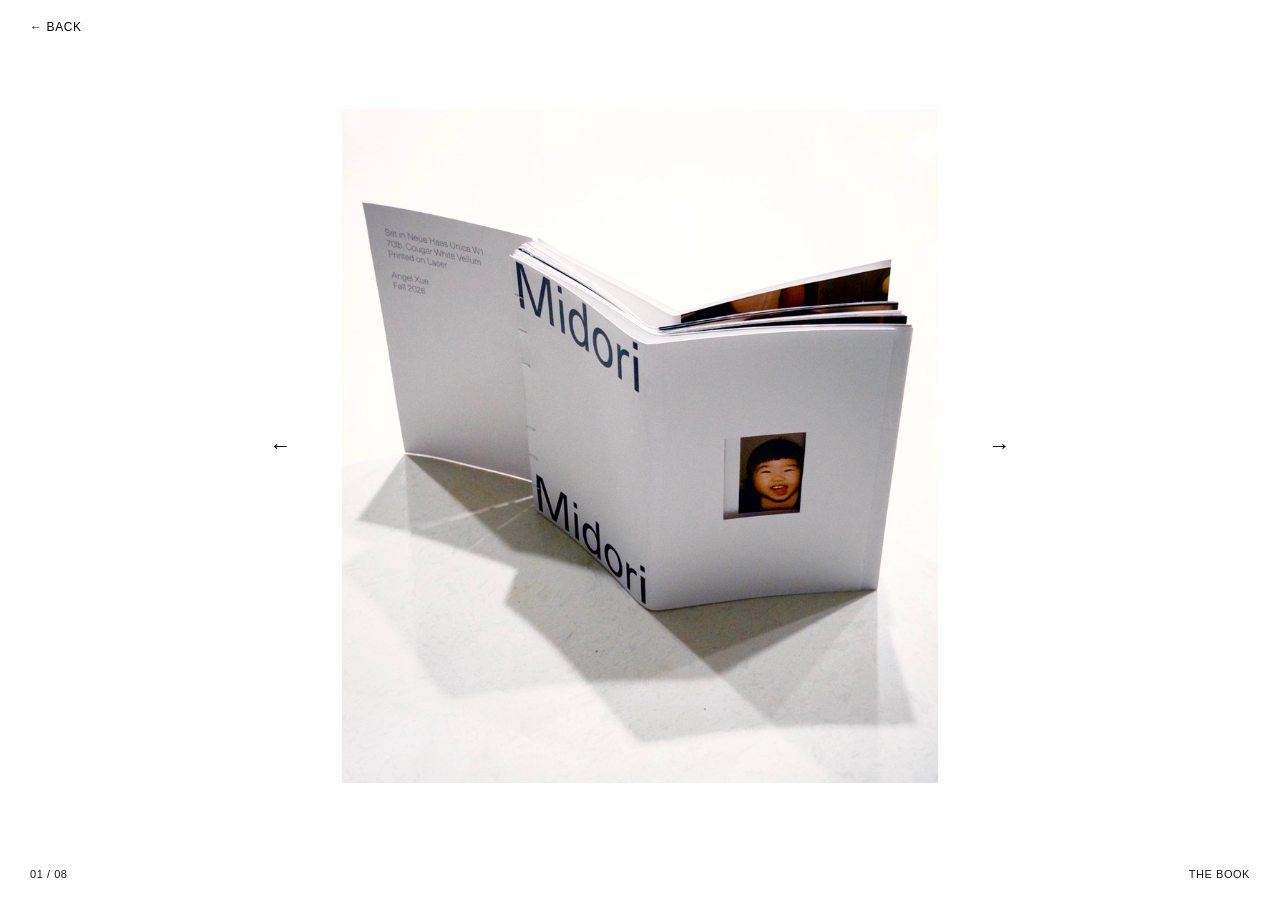
==== about.html @ 02341236 "about book" ====
<!DOCTYPE html>
<html lang="en">

<head>
  <meta charset="UTF-8">

  <meta
    name="viewport"
    content="width=device-width, initial-scale=1.0"
  >

  <title>About the Book</title>

  <link
    rel="stylesheet"
    href="style.css"
  >
</head>


<body class="about-body">

  <main class="book-slideshow">


    <!-- BACK -->

    <a
      href="index.html"
      class="back-button"
    >
      ← BACK
    </a>



    <!-- SLIDESHOW -->

    <div class="slideshow-container">


      <button
        class="slide-arrow"
        id="prev"
        type="button"
      >
        ←
      </button>



      <div class="slide-image-container">

        <img
          id="book-slide"
          src="images/book-01.jpeg"
          alt="Photograph of the physical book"
        >

      </div>



      <button
        class="slide-arrow"
        id="next"
        type="button"
      >
        →
      </button>


    </div>



    <!-- BOTTOM INFO -->

    <div class="slide-info">

      <span id="slide-number">
        01 / 08
      </span>

      <span>
        THE BOOK
      </span>

    </div>


  </main>



  <script>

    // ======================================
    // BOOK IMAGES
    // ======================================

    const bookImages = [

      "images/book-01.jpeg",
      "images/book-02.jpeg",
      "images/book-03.jpeg",
      "images/book-04.jpeg",
      "images/book-05.jpeg",
      "images/book-06.jpeg",
      "images/book-07.jpeg",
      "images/book-08.jpeg"

    ];



    // ======================================
    // ELEMENTS
    // ======================================

    const slideImage =
      document.getElementById(
        "book-slide"
      );


    const slideNumber =
      document.getElementById(
        "slide-number"
      );


    const nextButton =
      document.getElementById(
        "next"
      );


    const prevButton =
      document.getElementById(
        "prev"
      );



    // ======================================
    // CURRENT SLIDE
    // ======================================

    let currentSlide = 0;



    // ======================================
    // UPDATE SLIDE
    // ======================================

    function updateSlide() {

      slideImage.src =
        bookImages[currentSlide];


      slideNumber.textContent =
        String(
          currentSlide + 1
        ).padStart(2, "0")
        +
        " / "
        +
        String(
          bookImages.length
        ).padStart(2, "0");

    }



    // ======================================
    // NEXT
    // ======================================

    nextButton.addEventListener(
      "click",
      () => {

        currentSlide++;


        if (
          currentSlide >=
          bookImages.length
        ) {

          currentSlide = 0;

        }


        updateSlide();

      }
    );



    // ======================================
    // PREVIOUS
    // ======================================

    prevButton.addEventListener(
      "click",
      () => {

        currentSlide--;


        if (
          currentSlide < 0
        ) {

          currentSlide =
            bookImages.length - 1;

        }


        updateSlide();

      }
    );



    // ======================================
    // KEYBOARD ARROWS
    // ======================================

    document.addEventListener(
      "keydown",
      (event) => {

        if (
          event.key ===
          "ArrowRight"
        ) {

          nextButton.click();

        }


        if (
          event.key ===
          "ArrowLeft"
        ) {

          prevButton.click();

        }

      }
    );



    // ======================================
    // IMAGE ERROR CHECK
    // ======================================

    slideImage.addEventListener(
      "error",
      () => {

        console.log(
          "IMAGE NOT FOUND:",
          slideImage.src
        );

      }
    );

  </script>


</body>

</html>
---- style.css ----
/* ==========================================
   GLOBAL
========================================== */

* {
  box-sizing: border-box;
}


html,
body {
  margin: 0;

  width: 100%;
  height: 100%;

  background: white;
}


body {
  color: #171717;

  font-family:
    Georgia,
    "Times New Roman",
    serif;

  overflow: hidden;
}



/* ==========================================
   LOADING SCREEN
========================================== */

.loader {
  position: fixed;

  inset: 0;

  width: 100vw;
  height: 100dvh;

  background: white;

  z-index: 9999;

  overflow: hidden;

  opacity: 1;

  transition:
    opacity 0.65s ease,
    visibility 0.65s ease;
}


/* Loader disappears */

.loader.finished {
  opacity: 0;

  visibility: hidden;

  pointer-events: none;
}



/* ==========================================
   LOADER PHOTO AREA
========================================== */

.loader-photos {
  position: absolute;

  inset: 0;
}



/* Individual loading photo */

.loader-photo {
  position: absolute;

  left: 50%;
  top: 50%;

  width: 58px;
  height: 76px;

  object-fit: cover;

  opacity: 0;

  transform:
    translate(-50%, -50%)
    scale(0.7);

  transition:
    left 0.9s
      cubic-bezier(.22, .61, .36, 1),

    top 0.9s
      cubic-bezier(.22, .61, .36, 1),

    width 0.9s
      cubic-bezier(.22, .61, .36, 1),

    height 0.9s
      cubic-bezier(.22, .61, .36, 1),

    transform 0.9s
      cubic-bezier(.22, .61, .36, 1),

    opacity 0.35s ease;
}



/* ==========================================
   LOADER BOTTOM TEXT
========================================== */

.loader-bottom {
  position: absolute;

  left: 24px;
  right: 24px;
  bottom: 18px;

  display: flex;

  justify-content: space-between;

  font-family:
    Arial,
    sans-serif;

  font-size: 10px;

  letter-spacing: 0.12em;

  z-index: 10000;
}



/* ==========================================
   MAIN GALLERY
========================================== */

.gallery {
  display: flex;

  width: 100%;

  height: 100dvh;

  min-height: 450px;

  overflow: hidden;

  background: white;
}



/* ==========================================
   LEFT ARCHIVE
========================================== */

.archive {
  width: 50%;

  height: 100%;

  position: relative;

  overflow-y: scroll;
  overflow-x: hidden;

  overscroll-behavior: contain;

  scrollbar-width: none;
}


.archive::-webkit-scrollbar {
  display: none;
}



/* ==========================================
   PHOTO GRID
========================================== */

.photo-grid {
  display: grid;

  grid-template-columns:
    repeat(8, minmax(0, 1fr));

  grid-auto-rows: auto;
}



/* ==========================================
   TILE
========================================== */

.tile {
  display: block;

  position: relative;

  width: 100%;

  aspect-ratio: 0.78;

  margin: 0;
  padding: 0;

  border: 0;

  background: white;

  overflow: hidden;

  cursor: pointer;
}



.tile img {
  display: block;

  width: 100%;
  height: 100%;

  object-fit: cover;

  transition:
    transform 0.25s ease,
    opacity 0.25s ease;
}



.tile:hover img {
  transform: scale(1.07);

  opacity: 0.75;
}



.tile:focus-visible {
  outline:
    2px solid black;

  outline-offset: -2px;
}



/* ==========================================
   SELECTED TILE
========================================== */

.tile.selected {
  outline:
    2px solid black;

  outline-offset: -2px;
}


.tile.selected img {
  opacity: 1;
}



/* ==========================================
   BLANK TILE
========================================== */

.tile.blank {
  background: white;

  pointer-events: none;

  cursor: default;
}



/* ==========================================
   PHOTO NUMBER
========================================== */

.photo-number {
  position: absolute;

  top: 10px;
  left: 10px;

  z-index: 5;

  font-family:
    Arial,
    sans-serif;

  font-size: 14px;

  color: white;

  opacity: 0;

  transition:
    opacity 0.2s ease;
}


.tile:hover .photo-number {
  opacity: 1;
}



/* ==========================================
   RIGHT VIEWER
========================================== */

.viewer {
  width: 42%;

  height: 100%;

  margin-left: 8%;

  position: relative;

  display: flex;

  align-items: center;
  justify-content: center;

  padding: 30px;

  background: white;
}



/* ==========================================
   FEATURED PHOTO
========================================== */

.selected-photo {
  width:
    min(100%, 370px);

  margin: 0;
}


.selected-photo img {
  display: block;

  width: 100%;

  max-height: 63dvh;

  object-fit: contain;

  object-position: center;
}


.selected-photo figcaption {
  margin-top: 22px;

  font-size: 16px;

  line-height: 1.45;

  white-space: pre-line;
}



/* ==========================================
   BOOK LINK
========================================== */

.book-link {
  position: absolute;

  top: 8px;
  right: 8px;

  width: 45px;

  height: auto;

  z-index: 10;
}


.book-link img {
  display: block;

  width: 100%;
  height: auto;

  object-fit: contain;

  transition:
    opacity 0.2s ease;
}


.book-link:hover img {
  opacity: 0.6;
}



/* ==========================================
   THREE LONG STITCHES
========================================== */

.stitch-scroll {
  position: fixed;

  top: 20px;

  /*
    Archive = 50%
    Gap = 8%

    Middle of gap = 54%
  */

  left: 54%;

  transform:
    translateX(-50%);

  width: 18px;

  height:
    calc(100dvh - 40px);

  pointer-events: none;

  z-index: 100;
}



.stitch-line {
  position: absolute;

  top: 0;
  left: 50%;

  width: 4px;
  height: 220px;

  transform:
    translateX(-50%);


  /*
     THREE LONG STITCHES
  */

  background:
    linear-gradient(
      to bottom,

      #171717 0px,
      #171717 52px,

      transparent 52px,
      transparent 84px,

      #171717 84px,
      #171717 136px,

      transparent 136px,
      transparent 168px,

      #171717 168px,
      #171717 220px
    );
}



/* ==========================================
   GRID WAVE
========================================== */

@keyframes gridWave {

  0% {
    transform:
      translateY(0);
  }

  35% {
    transform:
      translateY(-10px);
  }

  65% {
    transform:
      translateY(4px);
  }

  100% {
    transform:
      translateY(0);
  }

}



.tile.wave {
  animation-name:
    gridWave;

  animation-duration:
    0.7s;

  animation-timing-function:
    cubic-bezier(
      .22,
      .61,
      .36,
      1
    );

  animation-fill-mode:
    both;

  position: relative;

  z-index: 2;
}



/* ==========================================
   ABOUT PAGE
========================================== */

.about-body {
  margin: 0;

  background: white;

  font-family:
    Arial,
    sans-serif;
}



.book-slideshow {
  min-height: 100vh;

  padding:
    20px 30px;

  display: flex;

  flex-direction: column;
}



/* BACK */

.back-button {
  color: black;

  text-decoration: none;

  font-size: 12px;

  letter-spacing:
    0.05em;

  align-self:
    flex-start;
}


.back-button:hover {
  opacity: 0.5;
}



/* SLIDESHOW */

.slideshow-container {
  flex: 1;

  display: flex;

  align-items: center;
  justify-content: center;

  gap: 30px;

  min-height: 0;
}



.slide-image-container {
  height: 75vh;

  max-width: 75%;

  display: flex;

  align-items: center;
  justify-content: center;
}



.slide-image-container img {
  display: block;

  max-width: 100%;
  max-height: 100%;

  object-fit: contain;
}



/* ARROWS */

.slide-arrow {
  border: none;

  background: none;

  color: black;

  font-size: 22px;

  cursor: pointer;

  padding: 20px;
}


.slide-arrow:hover {
  opacity: 0.4;
}



/* INFO */

.slide-info {
  display: flex;

  justify-content:
    space-between;

  width: 100%;

  padding-top: 10px;

  font-size: 11px;

  letter-spacing:
    0.05em;
}



/* ==========================================
   MOBILE
========================================== */

@media (max-width: 700px) {


  .gallery {
    height: auto;

    min-height: 100dvh;

    flex-direction:
      column-reverse;

    overflow: visible;
  }


  .viewer {
    width: 100%;

    min-height: 52dvh;

    margin-left: 0;

    padding:
      32px 10%;
  }


  .selected-photo {
    width:
      min(100%, 320px);
  }


  .selected-photo img {
    max-height:
      45dvh;
  }


  .archive {
    width: 100%;

    height: 48dvh;

    border-top:
      1px solid #eee;
  }


  .photo-grid {
    grid-template-columns:
      repeat(
        6,
        minmax(0, 1fr)
      );
  }


  .stitch-scroll {
    display: none;
  }


  .loader-photo {
    width: 42px;

    height: 55px;
  }


  .loader-bottom {
    left: 15px;
    right: 15px;
    bottom: 12px;

    font-size: 9px;
  }


  .slideshow-container {
    gap: 10px;
  }


  .slide-image-container {
    max-width: 80%;

    height: 65vh;
  }


  .slide-arrow {
    padding: 10px;

    font-size: 18px;
  }

}
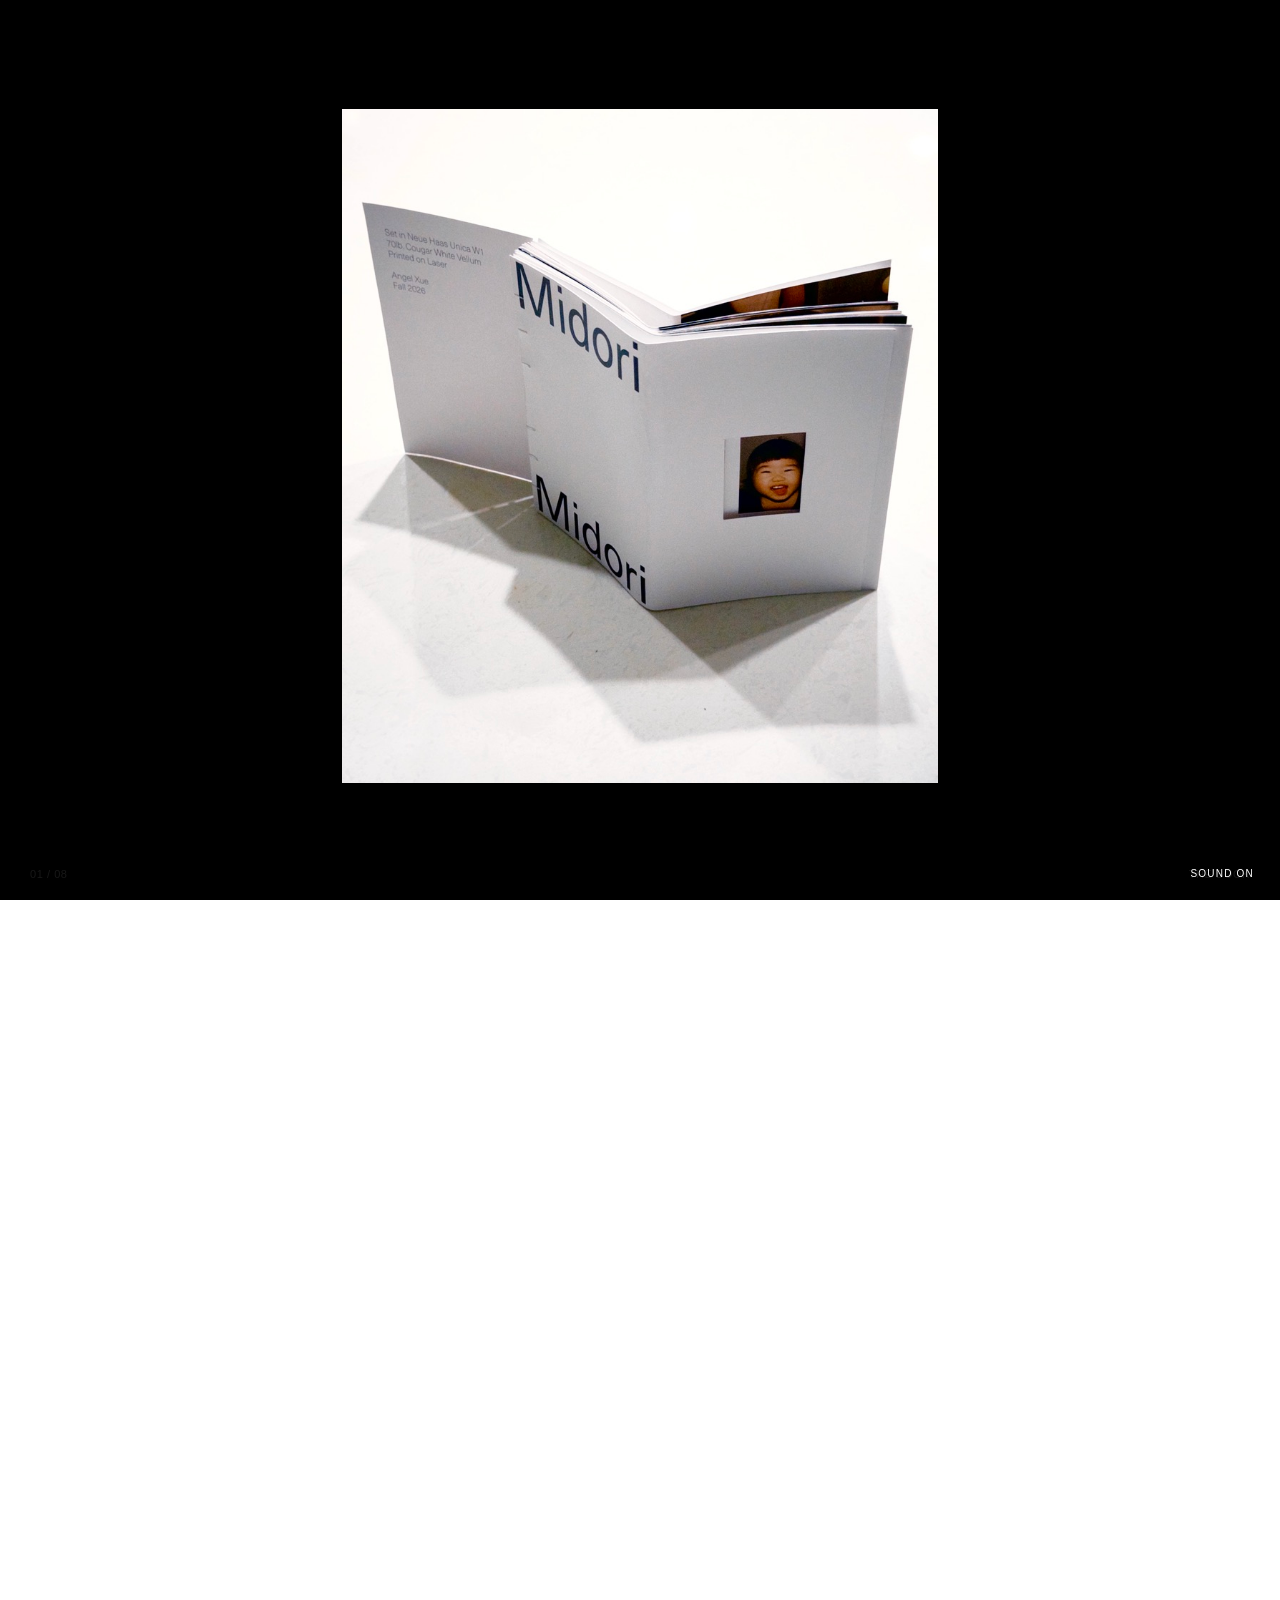
==== commit 3206f36e: "bg video" ====
--- a/about.html
+++ b/about.html
@@ -19,6 +19,34 @@
 
 
 <body class="about-body">
+    <!-- VIDEO BACKGROUND -->
+
+<!-- VIDEO BACKGROUND -->
+
+<video
+  id="about-video"
+  class="about-video"
+  autoplay
+  muted
+  loop
+  playsinline
+>
+  <source
+    src="images/about-background.mp4"
+    type="video/mp4"
+  >
+</video>
+
+
+<!-- SOUND BUTTON -->
+
+<button
+  id="sound-button"
+  class="sound-button"
+  type="button"
+>
+  SOUND ON
+</button>
 
   <main class="book-slideshow">
 
@@ -282,7 +310,61 @@
 
   </script>
 
-
+<body class="about-body">
+        <!-- VIDEO BACKGROUND -->
+
+    <video class="about-video" autoplay muted loop playsinline>
+        <source src="images/about-background.mp4" type="video/mp4">
+    </video>
+    <body class="about-body">
+
+
+  <video class="about-video" autoplay muted loop playsinline>
+    <source src="images/about-background.mp4" type="video/mp4" >
+  </video>
+
+
+
+
+  <main class="book-slideshow">
+
+  
+
+  </main>
+<script>
+
+  const video =
+    document.getElementById("about-video");
+
+  const soundButton =
+    document.getElementById("sound-button");
+
+
+  soundButton.addEventListener(
+    "click",
+    () => {
+
+      video.muted =
+        !video.muted;
+
+
+      if (video.muted) {
+
+        soundButton.textContent =
+          "SOUND ON";
+
+      } else {
+
+        soundButton.textContent =
+          "SOUND OFF";
+
+      }
+
+    }
+  );
+
+</script>
 </body>
+</body>
 
 </html>
--- a/style.css
+++ b/style.css
@@ -564,18 +564,22 @@
 /* ==========================================
    ABOUT PAGE
 ========================================== */
-
 .about-body {
   margin: 0;
 
-  background: white;
+  position: relative;
+
+  width: 100%;
+  min-height: 100vh;
+
+  overflow: hidden;
+
+  background: black;
 
   font-family:
     Arial,
     sans-serif;
 }
-
-
 
 .book-slideshow {
   min-height: 100vh;
@@ -798,4 +802,71 @@
     font-size: 18px;
   }
 
+}
+
+/* ==========================================
+   ABOUT VIDEO BACKGROUND
+========================================== */
+
+
+/* Keep slideshow above video */
+
+.book-slideshow {
+  position: relative;
+
+  z-index: 2;
+}
+
+
+/* Keep controls visible */
+
+.back-button,
+.slide-arrow,
+.slide-info {
+  position: relative;
+
+  z-index: 3;
+}
+.about-video {
+  position: fixed;
+
+  inset: 0;
+
+  width: 100vw;
+  height: 100vh;
+
+  object-fit: cover;
+
+  z-index: 0;
+
+  opacity: 1;
+
+  filter: none;
+}
+.sound-button {
+  position: fixed;
+
+  bottom: 20px;
+  right: 20px;
+
+  z-index: 10;
+
+  border: none;
+
+  background: none;
+
+  color: white;
+
+  font-family: Arial, sans-serif;
+
+  font-size: 10px;
+
+  letter-spacing: 0.12em;
+
+  cursor: pointer;
+}
+
+
+.sound-button:hover {
+  opacity: 0.5;
 }
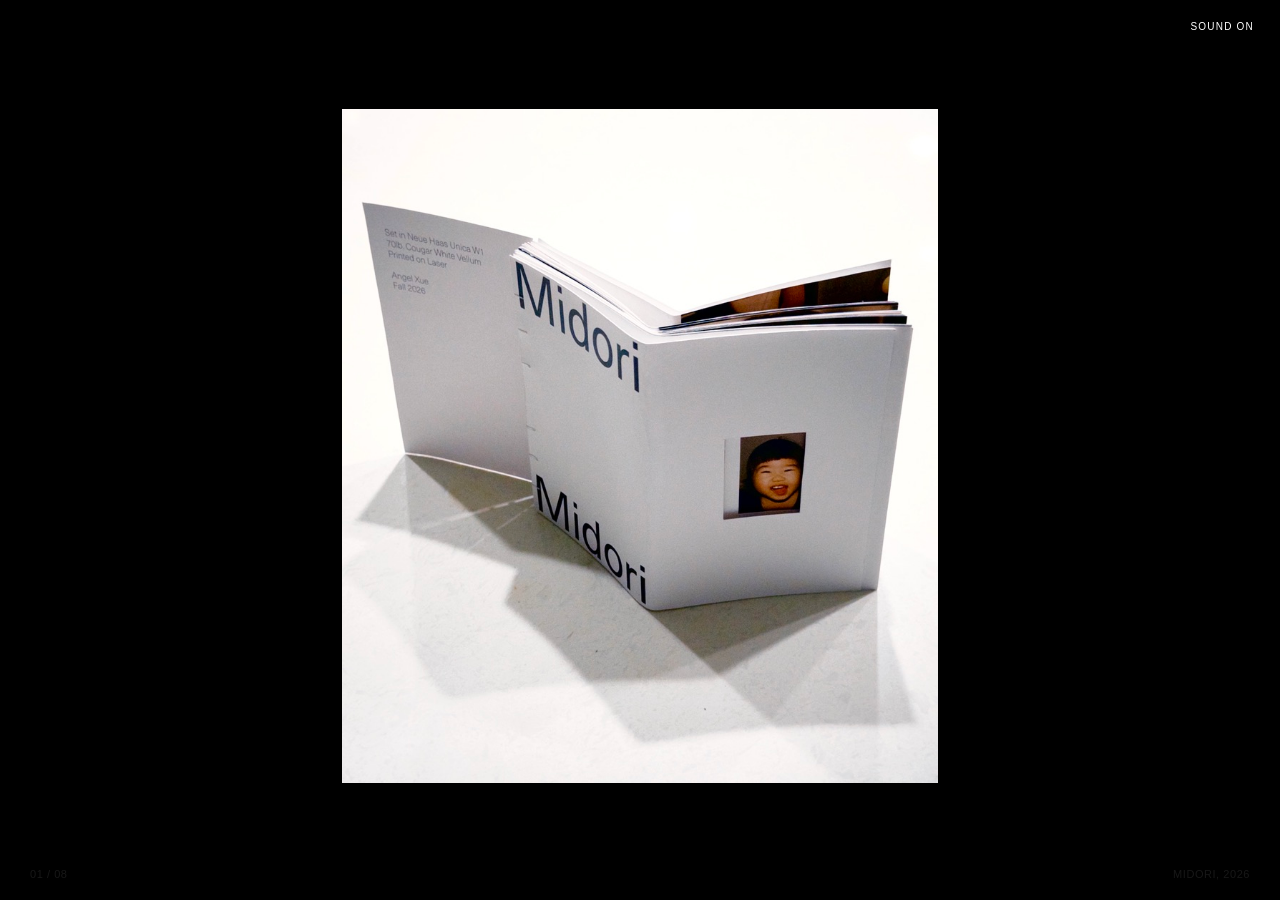
==== commit 5f035499: "transition" ====
--- a/about.html
+++ b/about.html
@@ -2,6 +2,7 @@
 <html lang="en">
 
 <head>
+
   <meta charset="UTF-8">
 
   <meta
@@ -15,38 +16,52 @@
     rel="stylesheet"
     href="style.css"
   >
+
 </head>
 
 
 <body class="about-body">
-    <!-- VIDEO BACKGROUND -->
-
-<!-- VIDEO BACKGROUND -->
-
-<video
-  id="about-video"
-  class="about-video"
-  autoplay
-  muted
-  loop
-  playsinline
->
-  <source
-    src="images/about-background.mp4"
-    type="video/mp4"
-  >
-</video>
-
-
-<!-- SOUND BUTTON -->
-
-<button
-  id="sound-button"
-  class="sound-button"
-  type="button"
->
-  SOUND ON
-</button>
+
+
+  <!-- ======================================
+       VIDEO BACKGROUND
+  ======================================= -->
+
+  <video
+    id="about-video"
+    class="about-video"
+    autoplay
+    muted
+    loop
+    playsinline
+  >
+
+    <source
+      src="images/about-background.mp4"
+      type="video/mp4"
+    >
+
+  </video>
+
+
+
+  <!-- ======================================
+       SOUND BUTTON
+  ======================================= -->
+
+  <button
+    id="sound-button"
+    class="sound-button"
+    type="button"
+  >
+    SOUND ON
+  </button>
+
+
+
+  <!-- ======================================
+       BOOK
+  ======================================= -->
 
   <main class="book-slideshow">
 
@@ -62,20 +77,9 @@
 
 
 
-    <!-- SLIDESHOW -->
+    <!-- BOOK IMAGE -->
 
     <div class="slideshow-container">
-
-
-      <button
-        class="slide-arrow"
-        id="prev"
-        type="button"
-      >
-        ←
-      </button>
-
-
 
       <div class="slide-image-container">
 
@@ -87,22 +91,11 @@
 
       </div>
 
-
-
-      <button
-        class="slide-arrow"
-        id="next"
-        type="button"
-      >
-        →
-      </button>
-
-
     </div>
 
 
 
-    <!-- BOTTOM INFO -->
+    <!-- BOTTOM INFORMATION -->
 
     <div class="slide-info">
 
@@ -111,7 +104,7 @@
       </span>
 
       <span>
-        THE BOOK
+        MIDORI, 2026
       </span>
 
     </div>
@@ -121,14 +114,17 @@
 
 
 
+  <!-- ======================================
+       JAVASCRIPT
+  ======================================= -->
+
   <script>
 
-    // ======================================
+    // ==========================================
     // BOOK IMAGES
-    // ======================================
+    // ==========================================
 
     const bookImages = [
-
       "images/book-01.jpeg",
       "images/book-02.jpeg",
       "images/book-03.jpeg",
@@ -137,83 +133,65 @@
       "images/book-06.jpeg",
       "images/book-07.jpeg",
       "images/book-08.jpeg"
-
     ];
 
 
 
-    // ======================================
+    // ==========================================
     // ELEMENTS
-    // ======================================
+    // ==========================================
 
     const slideImage =
-      document.getElementById(
-        "book-slide"
-      );
-
+      document.getElementById("book-slide");
 
     const slideNumber =
-      document.getElementById(
-        "slide-number"
-      );
-
-
-    const nextButton =
-      document.getElementById(
-        "next"
-      );
-
-
-    const prevButton =
-      document.getElementById(
-        "prev"
-      );
-
-
-
-    // ======================================
-    // CURRENT SLIDE
-    // ======================================
+      document.getElementById("slide-number");
+
+    const video =
+      document.getElementById("about-video");
+
+    const soundButton =
+      document.getElementById("sound-button");
+
+
+
+    // ==========================================
+    // CURRENT BOOK IMAGE
+    // ==========================================
 
     let currentSlide = 0;
 
 
 
-    // ======================================
-    // UPDATE SLIDE
-    // ======================================
-
-    function updateSlide() {
+    // ==========================================
+    // SHOW BOOK IMAGE
+    // ==========================================
+
+    function showSlide() {
 
       slideImage.src =
         bookImages[currentSlide];
 
-
       slideNumber.textContent =
-        String(
-          currentSlide + 1
-        ).padStart(2, "0")
+        String(currentSlide + 1).padStart(2, "0")
         +
         " / "
         +
-        String(
-          bookImages.length
-        ).padStart(2, "0");
+        String(bookImages.length).padStart(2, "0");
 
     }
 
 
 
-    // ======================================
-    // NEXT
-    // ======================================
-
-    nextButton.addEventListener(
+    // ==========================================
+    // CLICK IMAGE → NEXT IMAGE
+    // ==========================================
+
+    slideImage.addEventListener(
       "click",
-      () => {
+      function () {
 
         currentSlide++;
-
 
         if (
           currentSlide >=
@@ -224,147 +202,69 @@
 
         }
 
-
-        updateSlide();
+        showSlide();
 
       }
     );
 
 
 
-    // ======================================
-    // PREVIOUS
-    // ======================================
-
-    prevButton.addEventListener(
+    // ==========================================
+    // MAKE BOOK IMAGE CLICKABLE
+    // ==========================================
+
+    slideImage.style.cursor =
+      "pointer";
+
+
+
+    // ==========================================
+    // SOUND ON / OFF
+    // ==========================================
+
+    soundButton.addEventListener(
       "click",
-      () => {
-
-        currentSlide--;
-
-
-        if (
-          currentSlide < 0
-        ) {
-
-          currentSlide =
-            bookImages.length - 1;
+      function () {
+
+        if (video.muted) {
+
+          // TURN SOUND ON
+
+          video.muted = false;
+
+          video.volume = 1;
+
+          video.play();
+
+          soundButton.textContent =
+            "SOUND OFF";
+
+        } else {
+
+          // TURN SOUND OFF
+
+          video.muted = true;
+
+          soundButton.textContent =
+            "SOUND ON";
 
         }
-
-
-        updateSlide();
 
       }
     );
 
 
 
-    // ======================================
-    // KEYBOARD ARROWS
-    // ======================================
-
-    document.addEventListener(
-      "keydown",
-      (event) => {
-
-        if (
-          event.key ===
-          "ArrowRight"
-        ) {
-
-          nextButton.click();
-
-        }
-
-
-        if (
-          event.key ===
-          "ArrowLeft"
-        ) {
-
-          prevButton.click();
-
-        }
-
-      }
-    );
-
-
-
-    // ======================================
-    // IMAGE ERROR CHECK
-    // ======================================
-
-    slideImage.addEventListener(
-      "error",
-      () => {
-
-        console.log(
-          "IMAGE NOT FOUND:",
-          slideImage.src
-        );
-
-      }
-    );
+    // ==========================================
+    // START
+    // ==========================================
+
+    showSlide();
+
 
   </script>
 
-<body class="about-body">
-        <!-- VIDEO BACKGROUND -->
-
-    <video class="about-video" autoplay muted loop playsinline>
-        <source src="images/about-background.mp4" type="video/mp4">
-    </video>
-    <body class="about-body">
-
-
-  <video class="about-video" autoplay muted loop playsinline>
-    <source src="images/about-background.mp4" type="video/mp4" >
-  </video>
-
-
-
-
-  <main class="book-slideshow">
-
-  
-
-  </main>
-<script>
-
-  const video =
-    document.getElementById("about-video");
-
-  const soundButton =
-    document.getElementById("sound-button");
-
-
-  soundButton.addEventListener(
-    "click",
-    () => {
-
-      video.muted =
-        !video.muted;
-
-
-      if (video.muted) {
-
-        soundButton.textContent =
-          "SOUND ON";
-
-      } else {
-
-        soundButton.textContent =
-          "SOUND OFF";
-
-      }
-
-    }
-  );
-
-</script>
+
 </body>
-</body>
 
 </html>
--- a/style.css
+++ b/style.css
@@ -846,27 +846,33 @@
 .sound-button {
   position: fixed;
 
-  bottom: 20px;
+  top: 20px;
   right: 20px;
 
   z-index: 10;
 
   border: none;
-
   background: none;
 
   color: white;
 
   font-family: Arial, sans-serif;
-
   font-size: 10px;
-
   letter-spacing: 0.12em;
 
   cursor: pointer;
 }
-
 
 .sound-button:hover {
   opacity: 0.5;
+}
+.slide-image-container img {
+  display: block;
+
+  max-width: 100%;
+  max-height: 100%;
+
+  object-fit: contain;
+
+  cursor: pointer;
 }
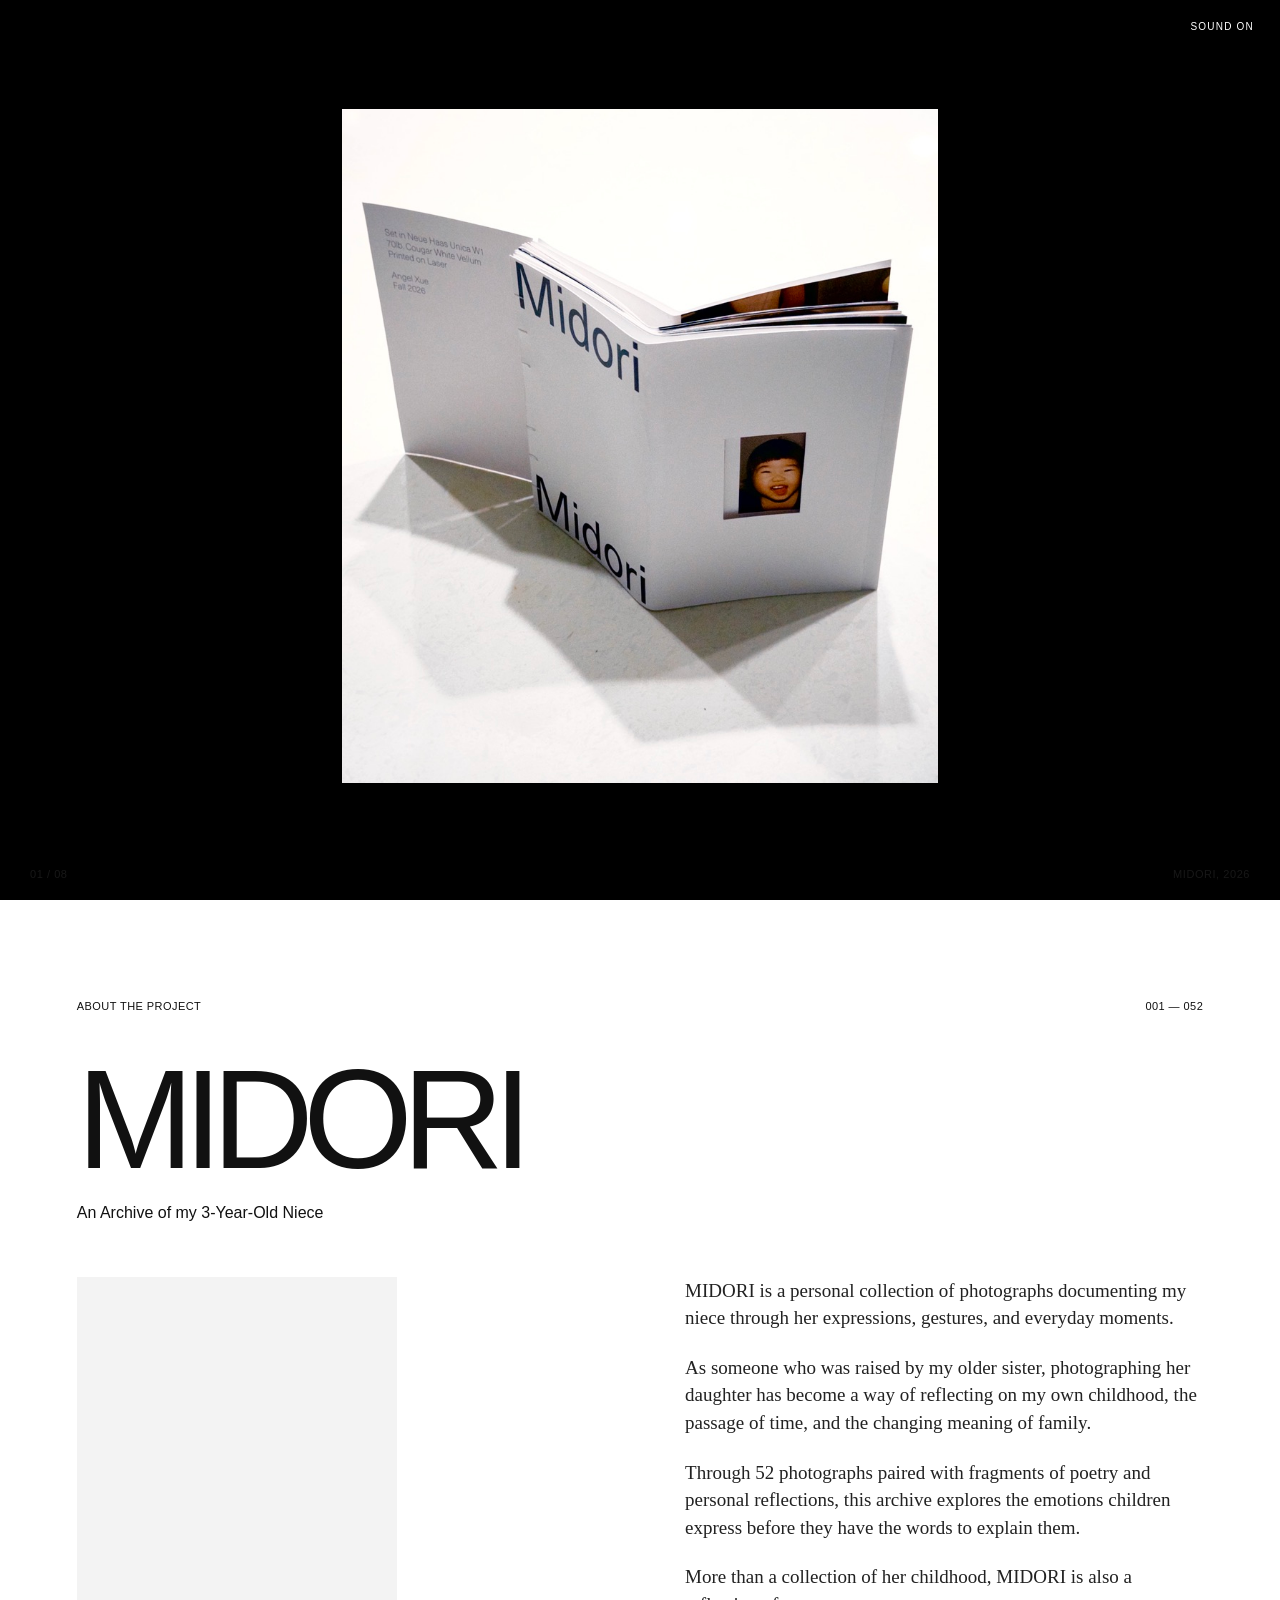
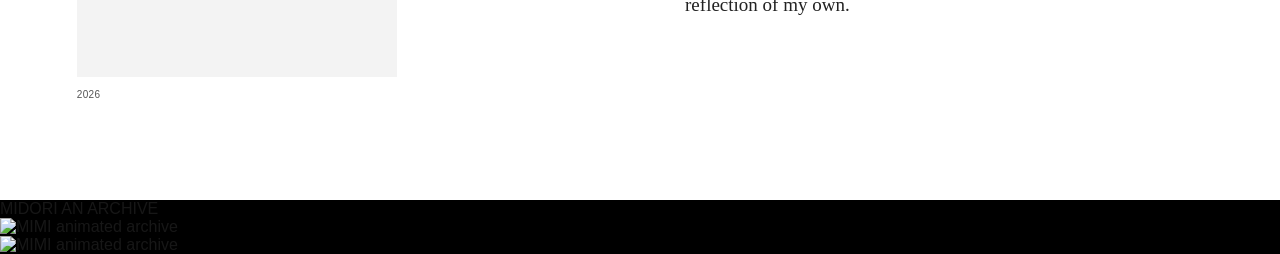
==== commit 49f61fd0: "fixing spacing and font" ====
--- a/about.html
+++ b/about.html
@@ -263,7 +263,120 @@
 
 
   </script>
-
+<!-- ABOUT PROJECT DESCRIPTION -->
+<!-- =====================================
+     MIDORI — ABOUT DESCRIPTION
+===================================== -->
+
+<section class="about-description">
+
+  <div class="about-description-inner">
+
+    <!-- TOP HEADER -->
+    <div class="about-description-header">
+      <span>ABOUT THE PROJECT</span>
+      <span>001 — 052</span>
+    </div>
+
+    <!-- TITLE -->
+    <div class="about-title">
+      <h1>MIDORI</h1>
+      <h2>An Archive of my 3-Year-Old Niece</h2>
+    </div>
+
+    <!-- PHOTO + DESCRIPTION -->
+    <div class="about-content-row">
+
+      <!-- LEFT: ANIMATED PHOTOGRAPHS -->
+      <div class="about-photo-animation">
+
+        <div class="about-photo-stack">
+          <img src="images/photo-01.jpg"
+               alt="Midori expression 1"
+               class="about-frame">
+
+          <img src="images/photo-03.jpg"
+               alt="Midori expression 2"
+               class="about-frame">
+
+          <img src="images/photo-10.jpg"
+               alt="Midori expression 3"
+               class="about-frame">
+
+          <img src="images/photo-16.jpg"
+               alt="Midori expression 4"
+               class="about-frame">
+        </div>
+
+        <div class="about-photo-label">
+          <span>2026</span>
+        </div>
+
+      </div>
+
+      <!-- RIGHT: DESCRIPTION -->
+      <div class="about-description-text">
+
+        <p>
+          MIDORI is a personal collection of photographs
+          documenting my niece through her expressions,
+          gestures, and everyday moments.
+        </p>
+
+        <p>
+          As someone who was raised by my older sister,
+          photographing her daughter has become a way
+          of reflecting on my own childhood, the passage
+          of time, and the changing meaning of family.
+        </p>
+
+        <p>
+          Through 52 photographs paired with fragments
+          of poetry and personal reflections, this archive
+          explores the emotions children express before
+          they have the words to explain them.
+        </p>
+
+        <p>
+          More than a collection of her childhood,
+          MIDORI is also a reflection of my own.
+        </p>
+
+      </div>
+
+    </div>
+
+
+  </div>
+
+</section>
+<!-- ANIMATED ARCHIVE ENDING -->
+
+<section class="about-gif-section">
+
+  <div class="about-gif-header">
+    <span>MIDORI</span>
+    <span>AN ARCHIVE</span>
+  </div>
+
+  <div class="about-gif-container">
+    <img
+      src="images/mimi-animation.gif"
+      alt="MIMI animated archive"
+      class="about-gif"
+    >
+  </div>
+  <!-- GIF BELOW DESCRIPTION -->
+
+<div class="about-gif-container">
+  <img
+    src="images/mimi-animation.gif"
+    alt="MIMI animated archive"
+    class="about-gif"
+  >
+</div>
+
+</section>
 
 </body>
 
--- a/style.css
+++ b/style.css
@@ -1,7 +1,7 @@
 /* ==========================================
    GLOBAL
 ========================================== */
-
+@import url("https://use.typekit.net/wcs7vbf.css");
 * {
   box-sizing: border-box;
 }
@@ -22,7 +22,7 @@
   color: #171717;
 
   font-family:
-    Georgia,
+    "neue-haas-unica",
     "Times New Roman",
     serif;
 
@@ -338,64 +338,76 @@
    RIGHT VIEWER
 ========================================== */
 
+/* RIGHT VIEWER — CENTERED */
+
 .viewer {
-  width: 42%;
-
+  width: 50%;
   height: 100%;
 
-  margin-left: 8%;
+  margin-left: 0;
+  padding: 30px;
 
   position: relative;
 
   display: flex;
-
   align-items: center;
   justify-content: center;
 
-  padding: 30px;
-
   background: white;
-}
-
-
+  box-sizing: border-box;
+}
 
 /* ==========================================
    FEATURED PHOTO
 ========================================== */
 
-.selected-photo {
-  width:
-    min(100%, 370px);
+/* RIGHT-SIDE IMAGE + CAPTION */
+
+.featured-content {
+  display: flex;
+  flex-direction: column;
+  align-items: center;
+  justify-content: center;
+
+  width: 100%;
+  height: 100%;
 
   margin: 0;
-}
-
-
-.selected-photo img {
+  padding: 0;
+}
+
+/* IMAGE */
+
+#featured-image {
   display: block;
 
-  width: 100%;
-
-  max-height: 63dvh;
+  width: auto;
+  height: auto;
+
+  max-width: 85%;
+  max-height: 65vh;
 
   object-fit: contain;
 
-  object-position: center;
-}
-
-
-.selected-photo figcaption {
-  margin-top: 22px;
-
+  margin: 0 auto;
+}
+
+/* CAPTION */
+
+#featured-caption {
+  width: 85%;
+  max-width: 500px;
+
+  margin: 16px auto 0;
+  padding: 0;
+
+  text-align: center;
+
+  font-family: "EB Garamond", Georgia, serif;
   font-size: 16px;
-
-  line-height: 1.45;
-
-  white-space: pre-line;
-}
-
-
-
+  font-style: italic;
+  line-height: 1.4;
+}
 /* ==========================================
    BOOK LINK
 ========================================== */
@@ -403,10 +415,10 @@
 .book-link {
   position: absolute;
 
-  top: 8px;
-  right: 8px;
-
-  width: 45px;
+  top: 5px;
+  right: 5px;
+
+  width: 90px;
 
   height: auto;
 
@@ -875,4 +887,843 @@
   object-fit: contain;
 
   cursor: pointer;
-}+}
+/* ==========================================
+   SCROLL FLIP — WHITE GRID
+========================================== */
+
+.interactive-blank {
+  position: relative;
+  background: transparent;
+  perspective: 900px;
+}
+
+
+/* BOTH SIDES */
+
+.blank-face {
+  position: absolute;
+  inset: 0;
+
+  width: 100%;
+  height: 100%;
+
+  backface-visibility: hidden;
+  -webkit-backface-visibility: hidden;
+
+  transition:
+    transform 0.65s cubic-bezier(.22, .7, .25, 1);
+
+  transition-delay:
+    var(--flip-delay, 0ms);
+}
+
+
+/* WHITE SIDE */
+
+.blank-front {
+  background: white;
+
+  transform:
+    rotateY(0deg);
+}
+
+
+/* IMAGE SIDE */
+
+.blank-back {
+  overflow: hidden;
+
+  transform:
+    rotateY(180deg);
+}
+
+
+.blank-back img {
+  display: block;
+
+  width: 100%;
+  height: 100%;
+
+  object-fit: cover;
+}
+
+
+/* ==========================================
+   VERTICAL FLIP GRID
+========================================== */
+
+.interactive-blank {
+  position: relative;
+  background: transparent;
+
+  perspective: 900px;
+}
+
+
+/* BOTH SIDES */
+
+.blank-face {
+  position: absolute;
+  inset: 0;
+
+  width: 100%;
+  height: 100%;
+
+  backface-visibility: hidden;
+  -webkit-backface-visibility: hidden;
+
+  transform-origin: center center;
+
+  transition:
+    transform 0.7s cubic-bezier(.22, .7, .25, 1);
+
+  transition-delay:
+    var(--flip-delay, 0ms);
+}
+
+
+/* WHITE SIDE */
+
+.blank-front {
+  background: white;
+
+  transform:
+    rotateX(0deg);
+}
+
+
+/* HIDDEN IMAGE */
+
+.blank-back {
+  overflow: hidden;
+
+  transform:
+    rotateX(180deg);
+}
+
+
+.blank-back img {
+  display: block;
+
+  width: 100%;
+  height: 100%;
+
+  object-fit: cover;
+}
+
+
+/* ==========================================
+   FLIPPED
+========================================== */
+
+.interactive-blank.flipped .blank-front {
+  transform:
+    rotateX(-180deg);
+}
+
+
+.interactive-blank.flipped .blank-back {
+  transform:
+    rotateX(0deg);
+}
+/* ==========================================
+   WHITE TILE FLIP
+========================================== */
+
+.interactive-blank {
+  position: relative;
+  background: white;
+  perspective: 1000px;
+  overflow: hidden;
+}
+
+.flip-card {
+  position: absolute;
+  inset: 0;
+
+  width: 100%;
+  height: 100%;
+
+  transform-style: preserve-3d;
+
+  transform: rotateX(0deg);
+
+  transition:
+    transform 0.65s cubic-bezier(.22, .7, .25, 1);
+
+  transition-delay:
+    var(--flip-delay, 0ms);
+}
+
+.flip-face {
+  position: absolute;
+  inset: 0;
+
+  width: 100%;
+  height: 100%;
+
+  backface-visibility: hidden;
+  -webkit-backface-visibility: hidden;
+}
+
+.flip-white {
+  background: white;
+  transform: rotateX(0deg);
+}
+
+.flip-image {
+  background: white;
+  transform: rotateX(180deg);
+  overflow: hidden;
+}
+
+.flip-image img {
+  display: block;
+
+  width: 100%;
+  height: 100%;
+
+  object-fit: cover;
+}
+
+.interactive-blank.show-image .flip-card {
+  transform: rotateX(180deg);
+}
+/* ==========================================
+   ABOUT DESCRIPTION SECTION
+========================================== */
+
+.about-description {
+  position: relative;
+  z-index: 20;
+
+  width: 100%;
+  min-height: 100vh;
+
+  background: #ffffff;
+  color: #111111;
+
+  box-sizing: border-box;
+
+  padding: 60px 6% 50px;
+}
+
+
+/* CONTENT CONTAINER */
+
+.about-description-inner {
+  max-width: 1400px;
+  margin: 0 auto;
+}
+
+
+/* SMALL TOP LABELS */
+
+.about-description-header {
+  display: flex;
+  justify-content: space-between;
+
+  font-family: "neue-haas-unica", sans-serif;
+  font-size: 11px;
+  font-weight: 400;
+
+  letter-spacing: 0.05em;
+}
+
+
+/* MAIN TITLE */
+
+.about-description h1 {
+  margin: 100px 0 10px;
+
+  font-family: "neue-haas-unica", sans-serif;
+  font-size: clamp(80px, 15vw, 220px);
+  font-weight: 400;
+
+  line-height: 0.85;
+  letter-spacing: -0.08em;
+}
+
+
+/* SUBTITLE */
+
+.about-description h2 {
+  margin: 25px 0 80px;
+
+  font-family: "neue-haas-unica", sans-serif;
+  font-size: 16px;
+  font-weight: 400;
+}
+
+
+/* PARAGRAPH CONTAINER */
+
+.about-description-text {
+  width: 100%;
+  max-width: 550px;
+
+  margin-left: auto;
+  margin-bottom: 120px;
+}
+
+
+/* PARAGRAPHS */
+
+.about-description-text p {
+  margin: 0 0 25px;
+
+  font-family: "neue-haas-unica", sans-serif;
+  font-size: 16px;
+  font-weight: 300;
+
+  line-height: 1.65;
+}
+
+
+/* BOTTOM LABELS */
+
+.about-description-footer {
+  display: flex;
+  justify-content: space-between;
+
+  border-top: 1px solid #111;
+
+  padding-top: 15px;
+
+  font-family: "neue-haas-unica", sans-serif;
+  font-size: 10px;
+  font-weight: 400;
+
+  letter-spacing: 0.04em;
+}
+
+
+/* MOBILE */
+
+@media (max-width: 768px) {
+
+  .about-description {
+    padding: 40px 6%;
+  }
+
+  .about-description h1 {
+    margin-top: 90px;
+  }
+
+  .about-description h2 {
+    margin-bottom: 70px;
+  }
+
+  .about-description-text {
+    max-width: 100%;
+    margin-bottom: 80px;
+  }
+
+  .about-description-text p {
+    font-size: 14px;
+  }
+
+  .about-description-footer {
+    flex-wrap: wrap;
+    gap: 12px;
+  }
+}
+body:has(.about-description) {
+  height: auto;
+  min-height: 100vh;
+  overflow-x: hidden;
+  overflow-y: auto;
+}
+
+/* ==========================================
+   TWO GROUP STITCH SCROLLBAR
+========================================== */
+
+.stitch-scroll {
+  position: fixed !important;
+
+  left: 50% !important;
+  top: 50% !important;
+
+  transform: translate(-50%, -50%) !important;
+
+  width: 100px;
+  height: 300px;
+
+  display: flex;
+  flex-direction: column;
+  align-items: center;
+  justify-content: center;
+
+  gap: 180px;
+
+  z-index: 100;
+  pointer-events: none;
+}
+
+/* EACH GROUP */
+
+.stitch-group {
+  display: flex;
+  flex-direction: column;
+  align-items: center;
+
+  gap: 20px;
+}
+
+/* INDIVIDUAL STITCH */
+
+.stitch-group span {
+  display: block;
+
+  width: 5px;
+  height: 50px;
+
+  background: #cccccc;
+
+  border-radius: 4px;
+
+  transition:
+    background-color 0.4s ease,
+    box-shadow 0.4s ease;
+}
+
+/* ACTIVE GROUP */
+
+.stitch-group.active span {
+  background: #222222;
+
+  box-shadow:
+    1px 2px 2px rgba(0, 0, 0, 0.25);
+}
+
+/* SOFT BOOK SPINE SHADOW */
+
+.stitch-scroll::before {
+  content: "";
+
+  position: absolute;
+  z-index: -1;
+
+  left: 50%;
+  top: 50%;
+
+  transform: translate(-50%, -50%);
+
+  width: 35px;
+  height: 340px;
+
+  background: radial-gradient(
+    ellipse,
+    rgba(0, 0, 0, 0.10),
+    transparent 70%
+  );
+
+  filter: blur(9px);
+}
+
+@import url('https://fonts.googleapis.com/css2?family=EB+Garamond:ital,wght@0,400;0,500;1,400&display=swap');
+/* PHOTO CAPTIONS */
+
+#featured-caption {
+  font-family: "EB Garamond", Georgia, serif;
+  font-size: 20px;
+  font-weight: 350;
+  font-style: italic;
+
+  line-height: 1.35;
+  letter-spacing: -0.01em;
+
+  color: #292929;
+  max-width: 440px;
+}
+
+/* ==========================================
+   MIDORI — ABOUT DESCRIPTION
+========================================== */
+
+.about-description {
+  position: relative;
+  z-index: 20;
+
+  width: 100%;
+  min-height: 100vh;
+  min-height: 100dvh;
+  height: auto;
+
+  box-sizing: border-box;
+  background: #ffffff;
+  color: #111111;
+
+  padding: 45px 6%;
+
+  display: flex;
+  align-items: center;
+
+  scroll-snap-align: start;
+}
+
+.about-description-inner {
+  width: 100%;
+  max-width: 1400px;
+  margin: 0 auto;
+
+  display: flex;
+  flex-direction: column;
+}
+
+/* TOP LABELS */
+
+.about-description-header {
+  display: flex;
+  justify-content: space-between;
+
+  font-family: "neue-haas-unica", Arial, sans-serif;
+  font-size: 11px;
+  font-weight: 400;
+  letter-spacing: 0.04em;
+}
+
+/* TITLE */
+
+.about-title {
+  margin-top: 45px;
+}
+
+.about-description .about-title h1 {
+  margin: 0;
+
+  font-family: "neue-haas-unica", Arial, sans-serif;
+  font-size: clamp(75px, 11vw, 165px);
+  font-weight: 400;
+
+  line-height: 0.9;
+  letter-spacing: -0.075em;
+}
+
+.about-description .about-title h2 {
+  margin: 20px 0 0;
+
+  font-family: "neue-haas-unica", Arial, sans-serif;
+  font-size: 16px;
+  font-weight: 400;
+  letter-spacing: 0;
+}
+
+/* ==========================================
+   TWO-COLUMN LAYOUT
+========================================== */
+
+.about-content-row {
+  display: grid;
+  grid-template-columns: minmax(0, 1fr) minmax(0, 1fr);
+
+  column-gap: 8%;
+  align-items: start;
+
+  width: 100%;
+  margin-top: 55px;
+}
+
+/* ==========================================
+   LEFT — ANIMATED PHOTO
+========================================== */
+
+.about-content-row .about-photo-animation {
+  position: relative;
+
+  top: auto;
+  left: auto;
+  right: auto;
+  bottom: auto;
+
+  width: 100%;
+  max-width: 320px;
+  height: auto;
+
+  margin: 0;
+  padding: 0;
+}
+
+/* PHOTO FRAME */
+
+.about-content-row .about-photo-stack {
+  position: relative;
+
+  width: 100%;
+  height: auto;
+  aspect-ratio: 4 / 5;
+
+  overflow: hidden;
+  background: #f3f3f3;
+}
+
+/* ANIMATED IMAGES */
+
+.about-content-row .about-frame {
+  position: absolute;
+  inset: 0;
+
+  display: block;
+  width: 100%;
+  height: 100%;
+
+  object-fit: cover;
+
+  opacity: 0;
+
+  animation: midoriPhotoCycle 12s linear infinite;
+}
+
+.about-content-row .about-frame:nth-child(1) {
+  animation-delay: -1s;
+}
+
+.about-content-row .about-frame:nth-child(2) {
+  animation-delay: 2s;
+}
+
+.about-content-row .about-frame:nth-child(3) {
+  animation-delay: 5s;
+}
+
+.about-content-row .about-frame:nth-child(4) {
+  animation-delay: 8s;
+}
+
+/* PHOTO ANIMATION */
+
+@keyframes midoriPhotoCycle {
+  0% {
+    opacity: 0;
+    transform: scale(1.03);
+  }
+
+  8% {
+    opacity: 1;
+    transform: scale(1);
+  }
+
+  22% {
+    opacity: 1;
+    transform: scale(1);
+  }
+
+  25%, 100% {
+    opacity: 0;
+    transform: scale(1);
+  }
+}
+
+/* PHOTO LABEL */
+
+.about-photo-label {
+  display: flex;
+  justify-content: space-between;
+  gap: 12px;
+
+  margin-top: 12px;
+
+  font-family: "neue-haas-unica", Arial, sans-serif;
+  font-size: 10px;
+  letter-spacing: 0.03em;
+
+  color: #555555;
+}
+
+/* ==========================================
+   RIGHT — DESCRIPTION TEXT
+========================================== */
+
+.about-content-row .about-description-text {
+  width: 100%;
+  max-width: 540px;
+
+  margin: 0;
+  padding: 0;
+
+  align-self: start;
+}
+
+.about-content-row .about-description-text p {
+  font-family: "EB Garamond", Georgia, serif;
+  font-size: 19px;
+  font-weight: 400;
+  font-style: normal;
+
+  line-height: 1.45;
+  letter-spacing: 0;
+
+  color: #222222;
+
+  margin: 0 0 22px;
+}
+
+.about-content-row .about-description-text p:last-child {
+  margin-bottom: 0;
+}
+
+/* ==========================================
+   FOOTER
+========================================== */
+
+.about-description-footer {
+  display: flex;
+  justify-content: space-between;
+  gap: 20px;
+
+  width: 100%;
+
+  margin-top: 55px;
+  padding-top: 15px;
+
+  border-top: 1px solid #222222;
+
+  font-family: "neue-haas-unica", Arial, sans-serif;
+  font-size: 10px;
+  font-weight: 400;
+  letter-spacing: 0.04em;
+}
+
+/* ==========================================
+   RESPONSIVE
+========================================== */
+
+@media (max-width: 768px) {
+
+  .about-description {
+    padding: 35px 6%;
+  }
+
+  .about-title {
+    margin-top: 65px;
+  }
+
+  .about-description .about-title h1 {
+    font-size: clamp(65px, 15vw, 110px);
+  }
+
+  .about-description .about-title h2 {
+    font-size: 14px;
+  }
+
+  .about-content-row {
+    grid-template-columns: 1fr;
+    row-gap: 35px;
+    margin-top: 45px;
+  }
+
+  .about-content-row .about-photo-animation {
+    max-width: 280px;
+  }
+
+  .about-content-row .about-description-text {
+    max-width: 100%;
+  }
+
+  .about-content-row .about-description-text p {
+    font-size: 18px;
+  }
+
+  .about-description-footer {
+    flex-wrap: wrap;
+    margin-top: 50px;
+  }
+}
+
+/* ACCESSIBLE ANIMATION */
+
+@media (prefers-reduced-motion: reduce) {
+  .about-content-row .about-frame {
+    animation: none;
+    opacity: 0;
+  }
+
+  .about-content-row .about-frame:first-child {
+    opacity: 1;
+  }
+}
+/* =====================================
+   FIX FULL-SCREEN WHITE DESCRIPTION
+===================================== */
+
+html:has(.about-description) {
+  scroll-snap-type: y proximity;
+  scroll-padding-top: 0;
+}
+
+body:has(.about-description) {
+  height: auto !important;
+  min-height: 100vh !important;
+  overflow-x: hidden !important;
+  overflow-y: auto !important;
+}
+
+/* White description fills the viewport */
+
+.about-description {
+  position: relative !important;
+
+  width: 100% !important;
+  min-height: 100vh !important;
+  min-height: 100dvh !important;
+  height: auto !important;
+
+  box-sizing: border-box !important;
+
+  background: #ffffff !important;
+
+  padding: 40px 6% !important;
+
+  display: flex;
+  align-items: center;
+  justify-content: center;
+
+  scroll-snap-align: start;
+  scroll-snap-stop: always;
+}
+
+/* Keep the content within the screen width */
+
+.about-description-inner {
+  width: 100%;
+  max-width: 1400px;
+  margin: 0 auto;
+}
+/* FEATURED IMAGE + CAPTION ALIGNMENT */
+
+.featured-content {
+  display: flex;
+  flex-direction: column;
+  align-items: center;
+
+  width: fit-content;
+  max-width: 100%;
+  margin: 0 auto;
+}
+
+#featured-image {
+  display: block;
+  width: auto;
+  max-width: 100%;
+  max-height: 65vh;
+  height: auto;
+  object-fit: contain;
+}
+
+#featured-caption {
+  width: 100%;
+  max-width: 100%;
+  box-sizing: border-box;
+
+  margin: 16px 0 0;
+  padding: 0;
+
+  text-align: center;
+
+  font-family: "EB Garamond", Georgia, serif;
+  font-size: 16px;
+  font-style: italic;
+  line-height: 1.4;
+}
